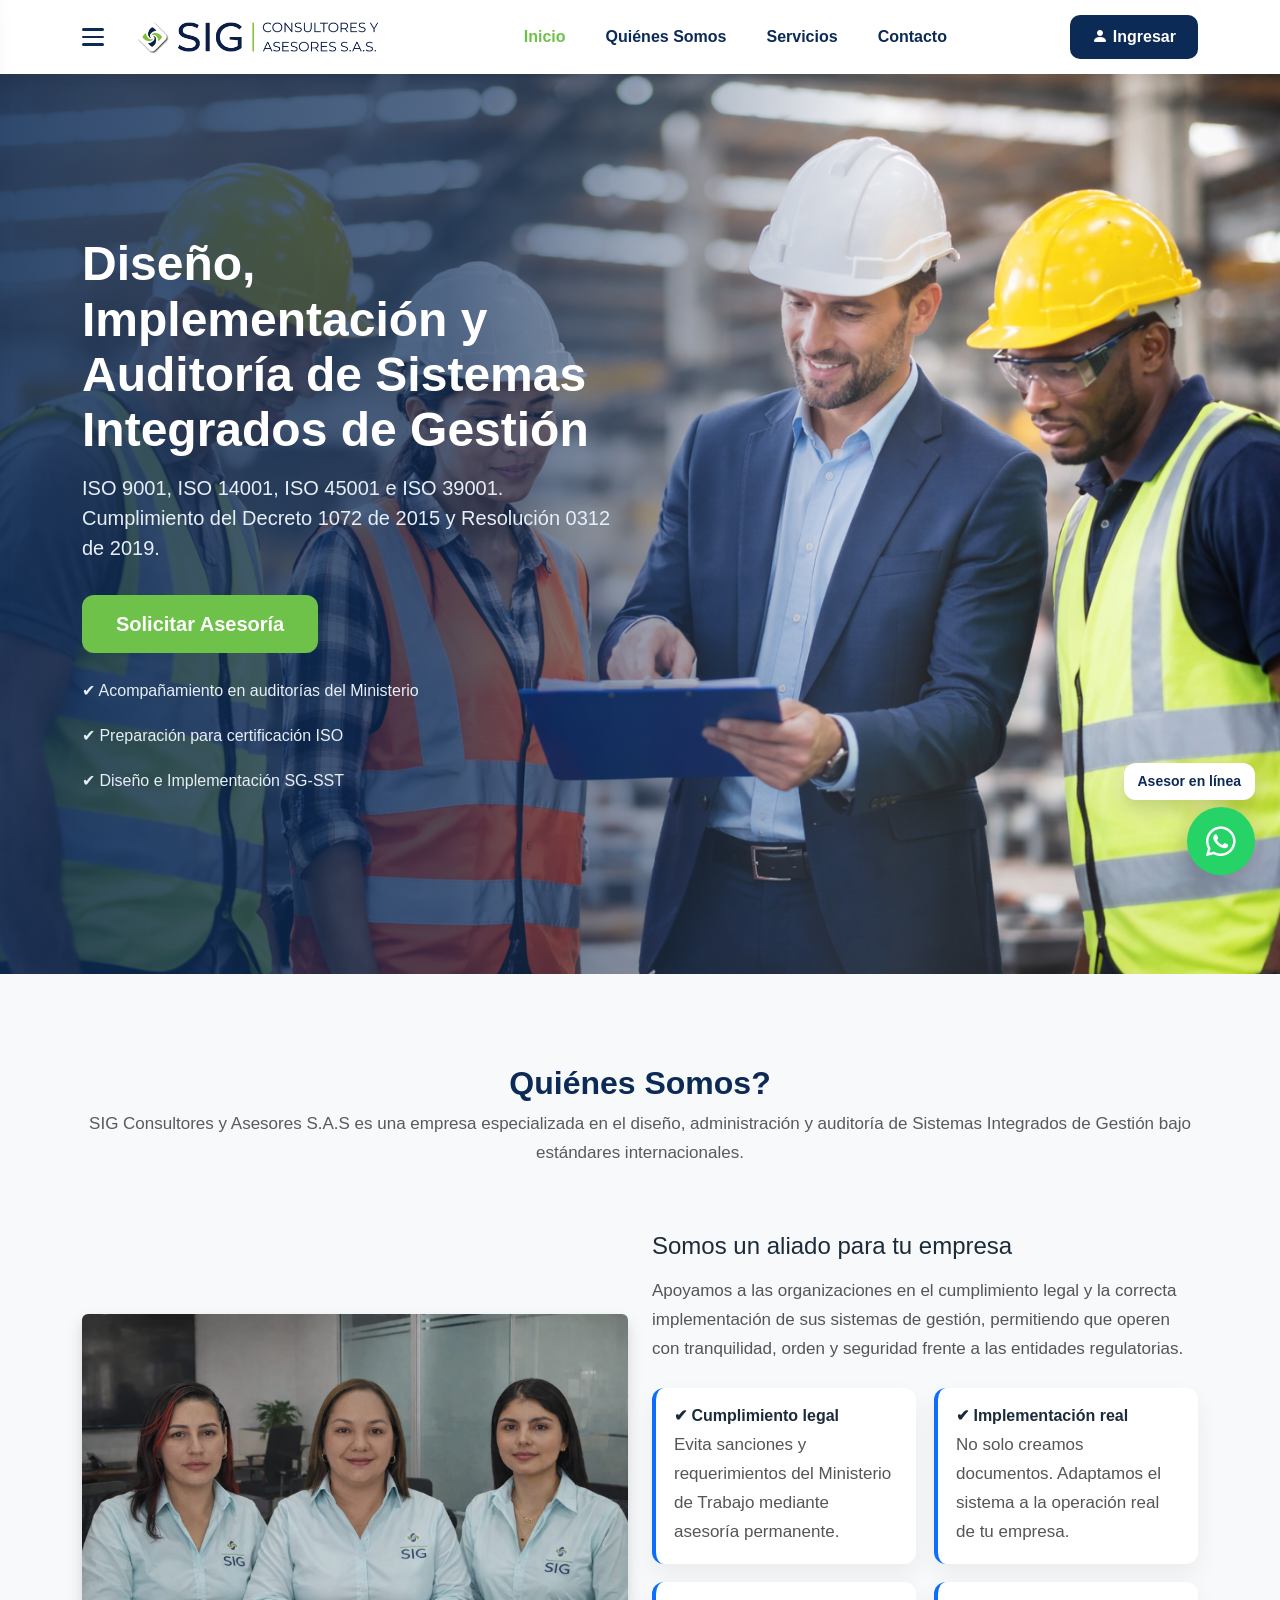
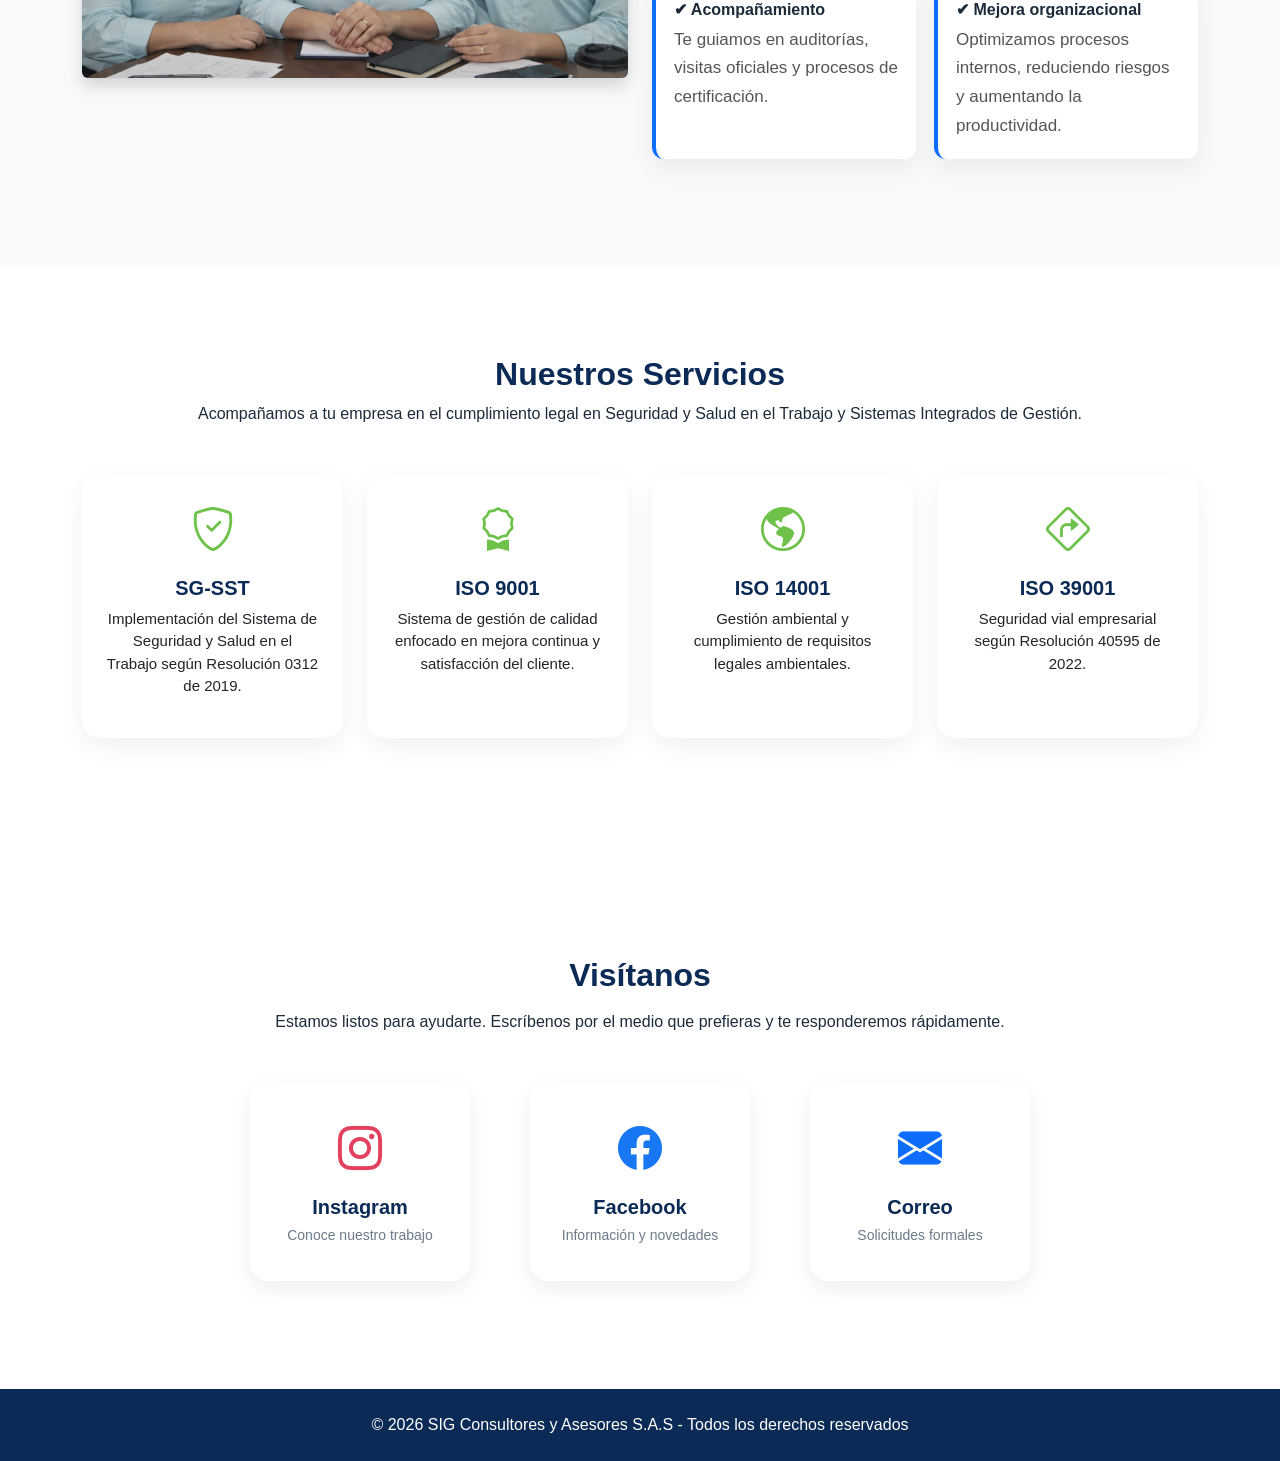
==== index.html @ 4bc77947 "archivos iniciales" ====
<!DOCTYPE html>
<html lang="es">
<head>
<meta charset="UTF-8">
<meta name="viewport" content="width=device-width, initial-scale=1.0">
<link rel="stylesheet" href="https://cdnjs.cloudflare.com/ajax/libs/font-awesome/6.5.0/css/all.min.css">
<meta name="description" content="Servicios de consultoría en Sistemas Integrados de Gestión SIG.">
<meta name="keywords" content="SIG, ISO 9001, ISO 14001, ISO 45001, consultoría">
<meta name="author" content="SIG Consultores y Asesores">

<title>SIG Consultores y Asesores S.A.S</title>

<!-- Favicon --> 
<link rel="icon" href="img/favicon/favicon.ico" type="image/x-icon">
<link rel="icon" type="image/png" sizes="32x32" href="img/favicon/favicon-32x32.png">
<link rel="icon" type="image/png" sizes="16x16" href="img/favicon/favicon-16x16.png">
<link rel="apple-touch-icon" href="img/favicon/apple-touch-icon.png">

<!-- Bootstrap Icons -->
<link href="https://cdn.jsdelivr.net/npm/bootstrap-icons@1.11.3/font/bootstrap-icons.css" rel="stylesheet">

<!-- Bootstrap -->
<link href="https://cdn.jsdelivr.net/npm/bootstrap@5.3.3/dist/css/bootstrap.min.css" rel="stylesheet">

<!-- CSS -->
<link rel="stylesheet" href="css/estilos.css">
</head>

<body id="inicio">
<div class="overlay" id="overlay"></div>
  
<!-- NAVBAR -->
<nav class="navbar navbar-expand-lg fixed-top bg-white">
    <div class="container">

        <!-- IZQUIERDA: HAMBURGUESA + LOGO -->
        <div class="nav-left">

            <button id="menuToggle" class="menu-toggle" type="button">
                <span></span>
                <span></span>
                <span></span>
            </button>

            <a class="navbar-brand d-flex align-items-center" href="#">
                <img src="img/logo.png" class="logo-navbar" alt="SIG Consultores">
            </a>

        </div>

        <!-- MENÚ CENTRO -->
        <div class="collapse navbar-collapse justify-content-center" id="navbarNav">
            <ul class="navbar-nav gap-4">
                <li class="nav-item">
                    <a class="nav-link active" href="#inicio">Inicio</a>
                </li>
                <li class="nav-item">
                    <a class="nav-link" href="#nosotros">Quiénes Somos</a>
                </li>
                <li class="nav-item">
                    <a class="nav-link" href="#servicios">Servicios</a>
                </li>
                <li class="nav-item">
                    <a class="nav-link" href="#contacto">Contacto</a>
                </li>
            </ul>
        </div>

        <!-- DERECHA: BOTÓN INGRESAR -->
        <div class="nav-right">
            <a href="https://sgsst.co/" class="btn btn-primary ingresar-btn">
                <i class="bi bi-person-fill"></i> Ingresar
            </a>
        </div>

    </div>
</nav>

<!-- PANEL LATERAL -->
<div id="sidePanel" class="side-panel">

    <div class="side-header">
        <h4>Información SIG</h4>
        <button id="closePanel" class="close-panel">✕</button>
    </div>

  <div class="side-content">

    <a href="#nosotros">Quiénes somos</a>
    <a href="clientes.html">Nuestros Clientes</a>
    <a href="porque-elegirnos.html">¿Por qué elegirnos?</a>

        <hr>

        <h6>Normatividad</h6>

<a href="docs/iso9001.pdf" target="_blank">
<i class="bi bi-file-earmark-pdf"></i> ISO 9001
</a>

<a href="docs/iso14001.pdf" target="_blank">
<i class="bi bi-file-earmark-pdf"></i> ISO 14001
</a>

<a href="docs/iso45001.pdf" target="_blank">
<i class="bi bi-file-earmark-pdf"></i> ISO 45001
</a>

<a href="docs/iso39001.pdf" target="_blank">
<i class="bi bi-file-earmark-pdf"></i> ISO 39001
</a>

    </div>

</div>


<!--  HERO  -->
<section class="hero d-flex align-items-center text-white" id="inicio">
  <div class="container">
    <div class="row">
      <div class="col-lg-6">

        <h1 class="fw-bold display-5">
          Diseño, Implementación y Auditoría de Sistemas Integrados de Gestión
        </h1>

        <p class="mt-3 fs-5">
          ISO 9001, ISO 14001, ISO 45001 e ISO 39001.
          Cumplimiento del Decreto 1072 de 2015 y Resolución 0312 de 2019.
        </p>

        <a href="https://wa.me/573167500311" class="btn btn-success btn-lg mt-3" target="_blank">
          Solicitar Asesoría
        </a>

        <div class="hero-datos mt-4">
          <p>✔ Acompañamiento en auditorías del Ministerio</p>
          <p>✔ Preparación para certificación ISO</p>
          <p>✔ Diseño e Implementación SG-SST</p>
        </div>

      </div>
    </div>
  </div>
</section>


<!-- QUIENES SOMOS -->
<section id="nosotros" class="bg-light">
  <div class="container">

    <div class="text-center mb-5">
      <h2 class="fw-bold">Quiénes Somos?</h2>
      <p class="text-muted">
        SIG Consultores y Asesores S.A.S es una empresa especializada en el diseño,
        administración y auditoría de Sistemas Integrados de Gestión bajo estándares internacionales.
      </p>
    </div>

    <div class="row align-items-center">
      <div class="col-md-6">
        <img src="img/equipo.jpg" class="img-fluid rounded shadow" alt="Equipo de trabajo">
      </div>

      <div class="col-md-6">
        <p>
          <h4 class="mb-3">Somos un aliado para tu empresa</h4>

<p class="mb-4">
Apoyamos a las organizaciones en el cumplimiento legal y la correcta implementación de sus sistemas de gestión, permitiendo que operen con tranquilidad, orden y seguridad frente a las entidades regulatorias.
</p>

<div class="about-features">

<div class="about-box">
<h5>✔ Cumplimiento legal</h5>
<p>Evita sanciones y requerimientos del Ministerio de Trabajo mediante asesoría permanente.</p>
</div>

<div class="about-box">
<h5>✔ Implementación real</h5>
<p>No solo creamos documentos. Adaptamos el sistema a la operación real de tu empresa.</p>
</div>

<div class="about-box">
<h5>✔ Acompañamiento</h5>
<p>Te guiamos en auditorías, visitas oficiales y procesos de certificación.</p>
</div>

<div class="about-box">
<h5>✔ Mejora organizacional</h5>
<p>Optimizamos procesos internos, reduciendo riesgos y aumentando la productividad.</p>
</div>

</div>

        </p>
      </div>
    </div>

  </div>
</section>


<!--  SERVICIOS  -->
<section id="servicios">
  <div class="container">

    <div class="text-center mb-5">
      <h2 class="fw-bold">Nuestros Servicios</h2>
      <p class="subtitulo-seccion">
        Acompañamos a tu empresa en el cumplimiento legal en Seguridad y Salud en el Trabajo y Sistemas Integrados de Gestión.
      </p>
    </div>

    <div class="row g-4">

      <!-- SG-SST -->
      <div class="col-md-6 col-lg-3">
        <div class="card h-100 text-center p-4">
          <i class="bi bi-shield-check"></i>
          <h5>SG-SST</h5>
          <p>Implementación del Sistema de Seguridad y Salud en el Trabajo según Resolución 0312 de 2019.</p>
        </div>
      </div>

      <!-- ISO 9001 -->
      <div class="col-md-6 col-lg-3">
        <div class="card h-100 text-center p-4">
          <i class="bi bi-award"></i>
          <h5>ISO 9001</h5>
          <p>Sistema de gestión de calidad enfocado en mejora continua y satisfacción del cliente.</p>
        </div>
      </div>

      <!-- ISO 14001 -->
      <div class="col-md-6 col-lg-3">
        <div class="card h-100 text-center p-4">
          <i class="bi bi-globe-americas"></i>
          <h5>ISO 14001</h5>
          <p>Gestión ambiental y cumplimiento de requisitos legales ambientales.</p>
        </div>
      </div>

      <!-- ISO 39001 -->
      <div class="col-md-6 col-lg-3">
        <div class="card h-100 text-center p-4">
          <i class="bi bi-sign-turn-right"></i>
          <h5>ISO 39001</h5>
          <p>Seguridad vial empresarial según Resolución 40595 de 2022.</p>
        </div>
      </div>

    </div>
  </div>
</section>

<!-- CONTACTO  -->
<section id="contacto" class="contact-section container py-5">

<h2 class="text-center mb-3">Visítanos</h2>
<p class="text-center mb-5 contact-sub">
    Estamos listos para ayudarte. Escríbenos por el medio que prefieras y te responderemos rápidamente.
</p>

<div class="contact-grid">

    <a href="https://www.instagram.com/sigbga" target="_blank" class="contact-card instagram">
        <div class="icon"><i class="bi bi-instagram"></i></div>
        <h5>Instagram</h5>
        <p>Conoce nuestro trabajo</p>
    </a>

    <a href="https://www.facebook.com/sigbga" target="_blank" class="contact-card facebook">
        <div class="icon"><i class="bi bi-facebook"></i></div>
        <h5>Facebook</h5>
        <p>Información y novedades</p>
    </a>

    <a href="mailto:contacto@sigconsultores.com" class="contact-card email">
        <div class="icon"><i class="bi bi-envelope-fill"></i></div>
        <h5>Correo</h5>
        <p>Solicitudes formales</p>
    </a>

</div>

</section>

<!-- FOOTER -->
<footer class="text-white text-center py-4">
  <p class="mb-0">
    © 2026 SIG Consultores y Asesores S.A.S - Todos los derechos reservados
  </p>
</footer>

<div class="whatsapp-tooltip">
  Asesor en línea
</div>

<!-- BOTÓN WHATSAPP FLOTANTE -->
<a href="https://wa.me/573167500311?text=Hola%20SIG%20Consultores%20y%20Asesores.%20Estoy%20interesado%20en%20implementar%20el%20SG-SST%20o%20certificaciones%20ISO%20para%20mi%20empresa.%20¿Podrían%20brindarme%20asesoría?" 
class="whatsapp" target="_blank">
    <i class="fa-brands fa-whatsapp"></i>
</a>

<!-- Bootstrap JS -->
<script src="https://cdn.jsdelivr.net/npm/bootstrap@5.3.3/dist/js/bootstrap.bundle.min.js"></script>

<script src="js/script.js"></script>

<script>
document.addEventListener("DOMContentLoaded", () => {
  document.body.classList.add("loaded");
});
</script>

<!--  MODAL LOGIN  -->
<div class="modal fade" id="loginModal" tabindex="-1">
  <div class="modal-dialog modal-dialog-centered">
    <div class="modal-content">

      <div class="modal-header border-0">
        <h5 class="modal-title fw-bold">Ingreso a Plataforma</h5>
        <button type="button" class="btn-close" data-bs-dismiss="modal"></button>
      </div>

      <div class="modal-body px-4 pb-4">

        <form>
          <div class="mb-3">
            <label class="form-label">Correo empresarial</label>
            <input type="email" class="form-control" placeholder="empresa@correo.com">
          </div>

          <div class="mb-3">
            <label class="form-label">Contraseña</label>
            <input type="password" class="form-control" placeholder="••••••••">
          </div>

          <button type="submit" class="btn btn-success w-100 mt-2">
            Ingresar
          </button>

        </form>

        <p class="text-center text-muted mt-3 mb-0" style="font-size:14px;">
          Plataforma exclusiva para clientes SIG Consultores
        </p>

      </div>
    </div>
  </div>
</div>

</body>
</html>
---- css/estilos.css ----
/* ===== CONFIG GENERAL ===== */
body{
    font-family:'Segoe UI', Tahoma, Geneva, Verdana, sans-serif;
    color:#1c2b3a;
    padding-top: var(--nav-height);
}

/* ===== NAVBAR ===== */
.navbar{
    background:white;
    height:74px;
    padding:0;
    box-shadow:0 2px 12px rgba(0,0,0,.06);
    transition:all .35s ease;
}
.navbar .container{
    display:flex;
    align-items:center;
    justify-content:space-between;
}
.nav-left, .nav-right{
    display:flex;
    align-items:center;
    gap:14px;
}
.navbar.scrolled{
    height:70px;
    box-shadow:0 6px 18px rgba(0,0,0,.08);
}
/* Logo navbar - tamaño inicial y scroll */
.logo-navbar{
    height:142px; /* tamaño normal de inicio */
    width:auto;
    transition:all .35s ease;
}
.navbar.scrolled .logo-navbar{
    height:96px;
}
.navbar .nav-link{
    color:#0b2a55 !important;
    font-weight:600;
    transition:.25s;
}
.navbar .nav-link:hover,
.navbar .nav-link.active{
    color:#6ec24a !important;
}

/* ===== BOTÓN INGRESAR ===== */
.ingresar-btn{
    background:#0b2a55;
    color:white !important;
    border:none;
    padding:10px 22px;
    border-radius:10px;
    font-weight:600;
    transition:.3s;
}
.ingresar-btn:hover{
    background:#081f3d;
}

/* ===== HERO ===== */
.hero{
    min-height:100vh;
    display:flex;
    align-items:center;
    padding-top:90px;
    background:
        linear-gradient(90deg, rgba(11,42,85,.85) 0%, rgba(11,42,85,.70) 35%, rgba(255,255,255,.15) 70%, rgba(255,255,255,0) 100%),
        url('../img/hero.jpg') center/cover no-repeat;
}
.hero h1{ color:white; line-height:1.15; }
.hero p{ color:#e6eef7; }
.hero .btn-success{
    background:#6ec24a;
    border:none;
    padding:14px 34px;
    font-weight:600;
    border-radius:12px;
}
.hero-datos{ color:white; font-weight:500; line-height:1.8; }

/* ===== SECCIONES ===== */
section{ padding:90px 0; }
#nosotros h2, #servicios h2, #contacto h2{ color:#0b2a55; }
#nosotros p{ font-size:17px; line-height:1.7; color:#555; }

/* ===== CARDS SERVICIOS ===== */
.card{
    border:none;
    border-radius:18px;
    box-shadow:0 8px 25px rgba(0,0,0,.06);
    transition:.35s;
}
.card:hover{
    transform:translateY(-10px);
    box-shadow:0 18px 40px rgba(0,0,0,.14);
}
.card i{ font-size:44px; color:#6ec24a !important; }
.card h5{ margin-top:12px; font-weight:700; color:#0b2a55; }
.card p{ font-size:15px; }

/* ===== SECCIÓN QUIÉNES SOMOS ===== */
.about-features{
    display:grid;
    grid-template-columns:1fr 1fr;
    gap:18px;
    margin-top:15px;
}
.about-box{
    background:#ffffff;
    padding:18px;
    border-radius:12px;
    box-shadow:0 10px 25px rgba(0,0,0,0.06);
    transition:0.3s;
    border-left:4px solid #0d6efd;
}
.about-box h5{ font-size:16px; font-weight:600; margin-bottom:6px; }
.about-box p{ font-size:14px; margin:0; }
.about-box:hover{
    transform:translateY(-4px);
    box-shadow:0 15px 35px rgba(0,0,0,0.12);
}
#nosotros img{
    max-height:420px;
    object-fit:cover;
    border-radius:14px;
}

/* ===== CONTACTO - TARJETAS CENTRADAS ===== */
.contact-section{
    max-width:1000px;
    margin:80px auto 60px auto;
    text-align:center;
}
.contact-section h2{ font-weight:800; margin-bottom:10px; color:#0b2a55; }
.contact-section .subtitle{ color:#6c7a89; margin-bottom:40px; }
.contact-grid{
    display:flex;
    justify-content:center;
    align-items:center;
    gap:60px;
    flex-wrap:wrap;
}
.contact-card{
    width:220px;
    background:#fff;
    padding:35px 20px;
    border-radius:18px;
    text-decoration:none;
    color:#0b2a55;
    box-shadow:0 8px 20px rgba(0,0,0,.07);
    transition:all .3s ease;
}
.contact-card .icon{
    font-size:44px;
    margin-bottom:12px;
}
.contact-card h5{ font-weight:700; margin-bottom:6px; }
.contact-card p{ font-size:14px; color:#6c7a89; margin:0; }
.contact-card:hover{
    transform:translateY(-10px);
    box-shadow:0 20px 45px rgba(0,0,0,.15);
    color:#0b2a55;
}
.instagram .icon{ color:#E4405F; }
.facebook .icon{ color:#1877F2; }
.email .icon{ color:#0d6efd; }

/* ===== WHATSAPP FLOTANTE ===== */
.whatsapp{
    position:fixed;
    right:25px;
    bottom:25px;
    width:68px;
    height:68px;
    background:#25D366;
    border-radius:50%;
    display:flex;
    justify-content:center;
    align-items:center;
    text-decoration:none;
    box-shadow:0 10px 25px rgba(0,0,0,.25);
    z-index:999;
    transition:.25s;
}
.whatsapp i{ color:white; font-size:34px; }
.whatsapp:hover{ transform:scale(1.12); }
.whatsapp-tooltip{
    position:fixed;
    right:25px;
    bottom:100px;
    background:white;
    color:#0b2a55;
    padding:8px 14px;
    border-radius:12px;
    font-size:14px;
    font-weight:600;
    box-shadow:0 8px 20px rgba(0,0,0,.15);
    z-index:998;
    animation:float 2.2s ease-in-out infinite;
}
@keyframes float{
    0%{ transform:translateY(0px); }
    50%{ transform:translateY(-6px); }
    100%{ transform:translateY(0px); }
}

/* ===== FOOTER ===== */
footer{
    background:#0b2a55 !important;
    color:white;
    text-align:center;
    padding:20px 0;
}

/* ===== HAMBURGUER ===== */
.menu-toggle{
    width:36px;
    height:36px;
    border:none;
    background:transparent;
    display:flex;
    flex-direction:column;
    justify-content:center;
    gap:5px;
    cursor:pointer;
    padding:0;
}
.menu-toggle span{
    display:block;
    width:22px;
    height:2.6px;
    background:#0b2a55;
    border-radius:2px;
    transition:.3s;
}
.menu-toggle.active span:nth-child(1){ transform:rotate(45deg) translate(5px,5px); }
.menu-toggle.active span:nth-child(2){ opacity:0; }
.menu-toggle.active span:nth-child(3){ transform:rotate(-45deg) translate(5px,-5px); }

/* ===== PANEL LATERAL ===== */
.side-panel{
    position:fixed;
    top:0;
    left:-320px;
    width:300px;
    height:100vh;
    background:white;
    box-shadow:4px 0 25px rgba(0,0,0,.18);
    z-index:2000;
    transition:left .35s ease;
    overflow-y:auto;
}
.side-panel.active{ left:0; }
.side-header{
    display:flex;
    justify-content:space-between;
    align-items:center;
    padding:20px;
    background:#0b2a55;
    color:white;
}
.close-panel{ background:none; border:none; color:white; font-size:22px; cursor:pointer; }
.side-content{ padding:20px; }
.side-content h6{ margin-top:20px; font-weight:700; color:#0b2a55; }
.side-content a{
    display:block;
    padding:10px 8px;
    text-decoration:none;
    color:#2c3e50;
    border-radius:8px;
    transition:.25s;
}
.side-content a:hover{ background:#f2f6fb; color:#6ec24a; }
.overlay{
    position:fixed;
    inset:0;
    background:rgba(0,0,0,.35);
    opacity:0;
    visibility:hidden;
    transition:.3s;
    z-index:1999;
}
.overlay.active{ opacity:1; visibility:visible; }

/* ===== RESPONSIVE ===== */
@media(max-width:768px){
    .about-features{ grid-template-columns:1fr; }
    .navbar{ height:auto; padding:8px 0; }
    .logo-navbar{ height:90px; }
    .navbar.scrolled .logo-navbar{ height:60px; }
    .navbar .container{ align-items:center; }
    .hero{ padding-top:130px !important; }
}
@media(max-width:576px){
    .contact-grid{ grid-template-columns:1fr; }
    .whatsapp-tooltip{ bottom:120px; right:15px; }
}

/* ===== CLIENTES ===== */

.cliente-box{
background:white;
padding:25px;
border-radius:14px;
box-shadow:0 8px 20px rgba(0,0,0,.08);
transition:all .3s;
}

.cliente-box img{
max-height:70px;
filter:grayscale(100%);
opacity:.8;
transition:all .3s;
}

.cliente-box:hover{
transform:translateY(-6px);
box-shadow:0 15px 35px rgba(0,0,0,.15);
}

.cliente-box:hover img{
filter:grayscale(0);
opacity:1;
}
.side-content a i{
margin-right:8px;
color:#d9534f;
}
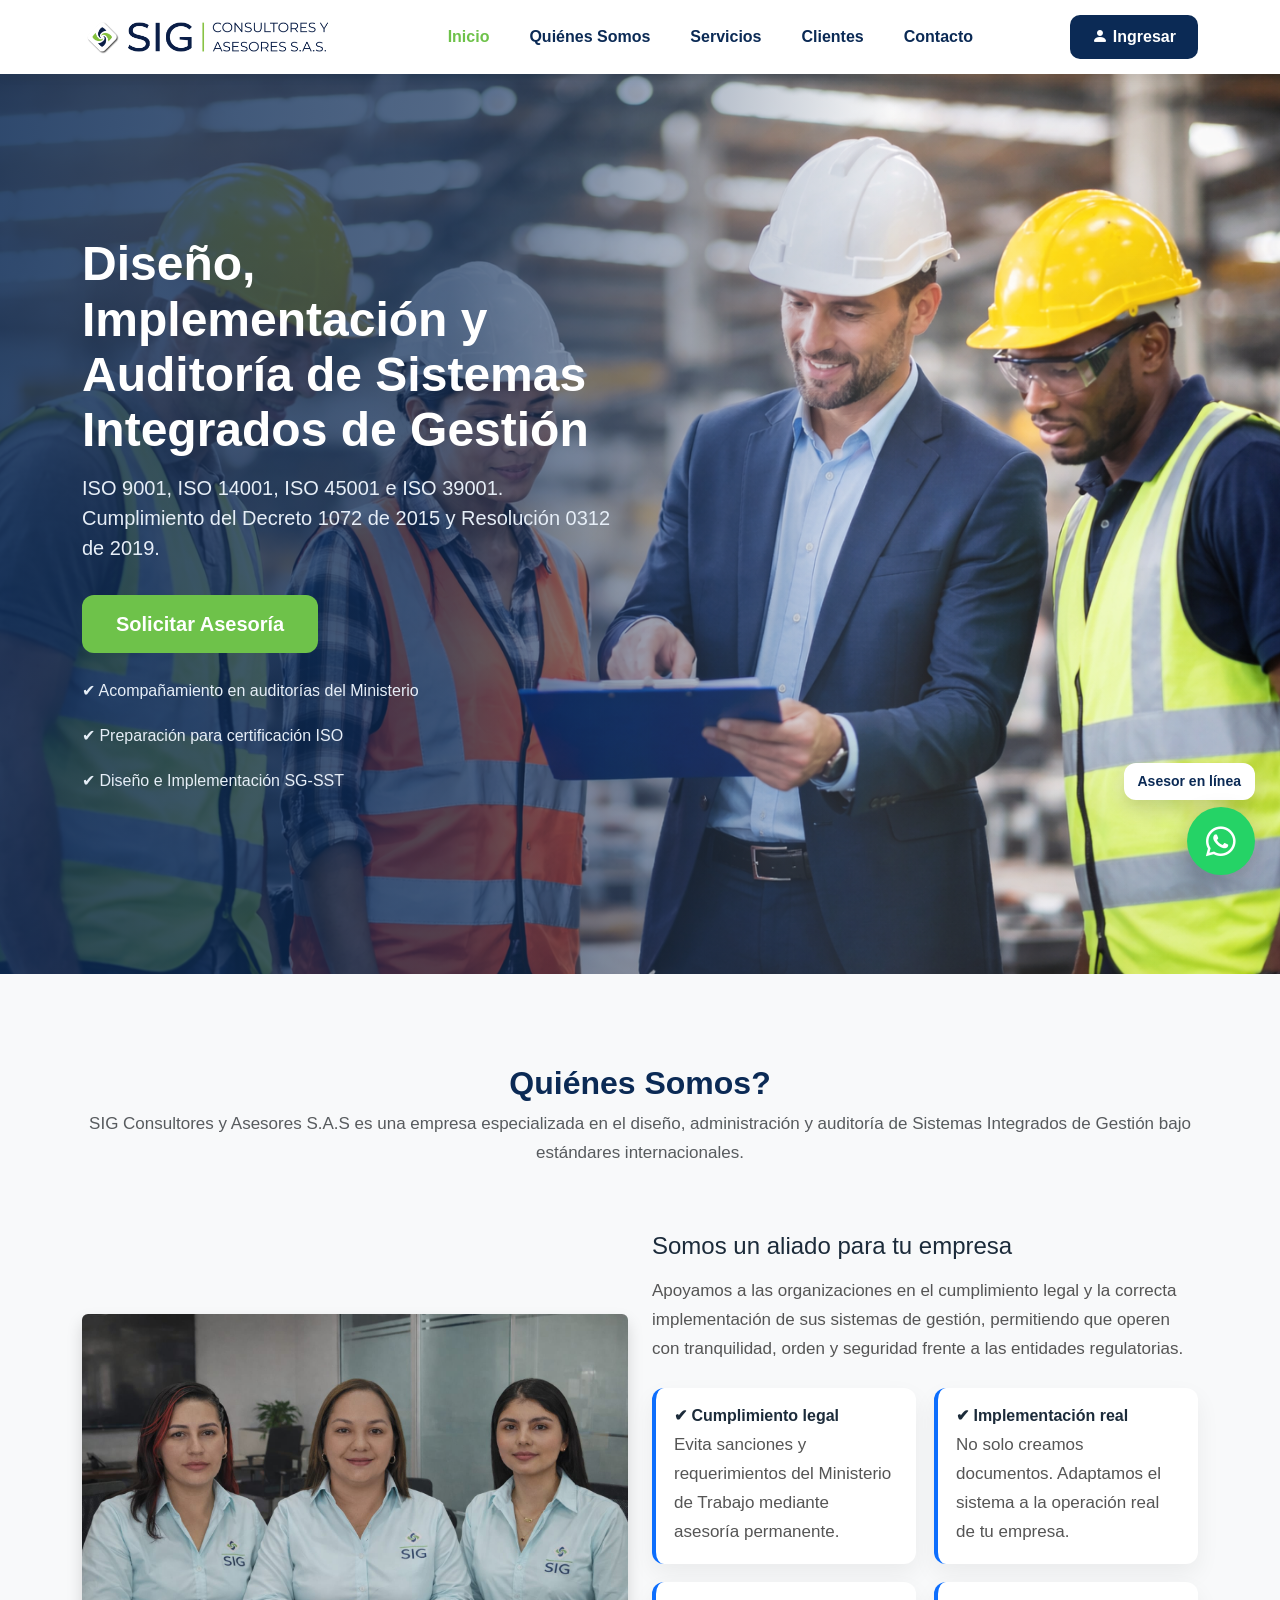
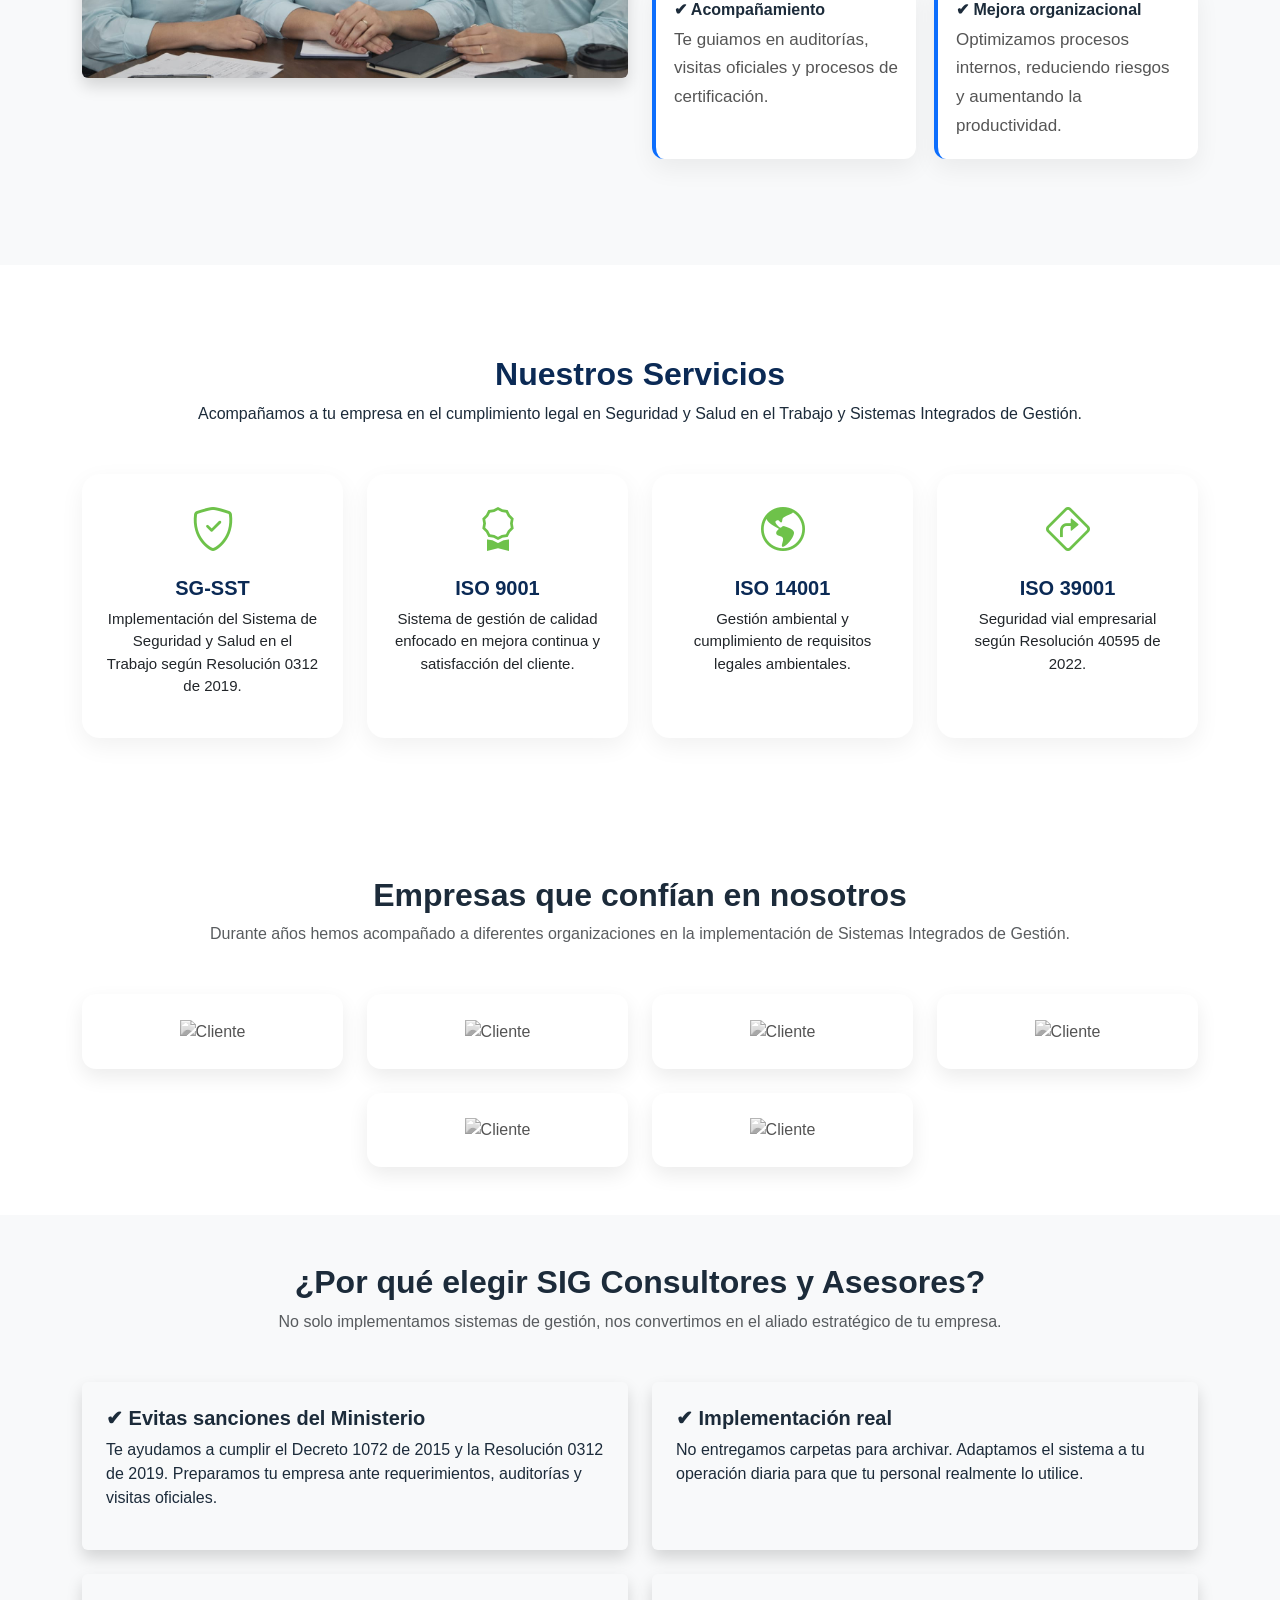
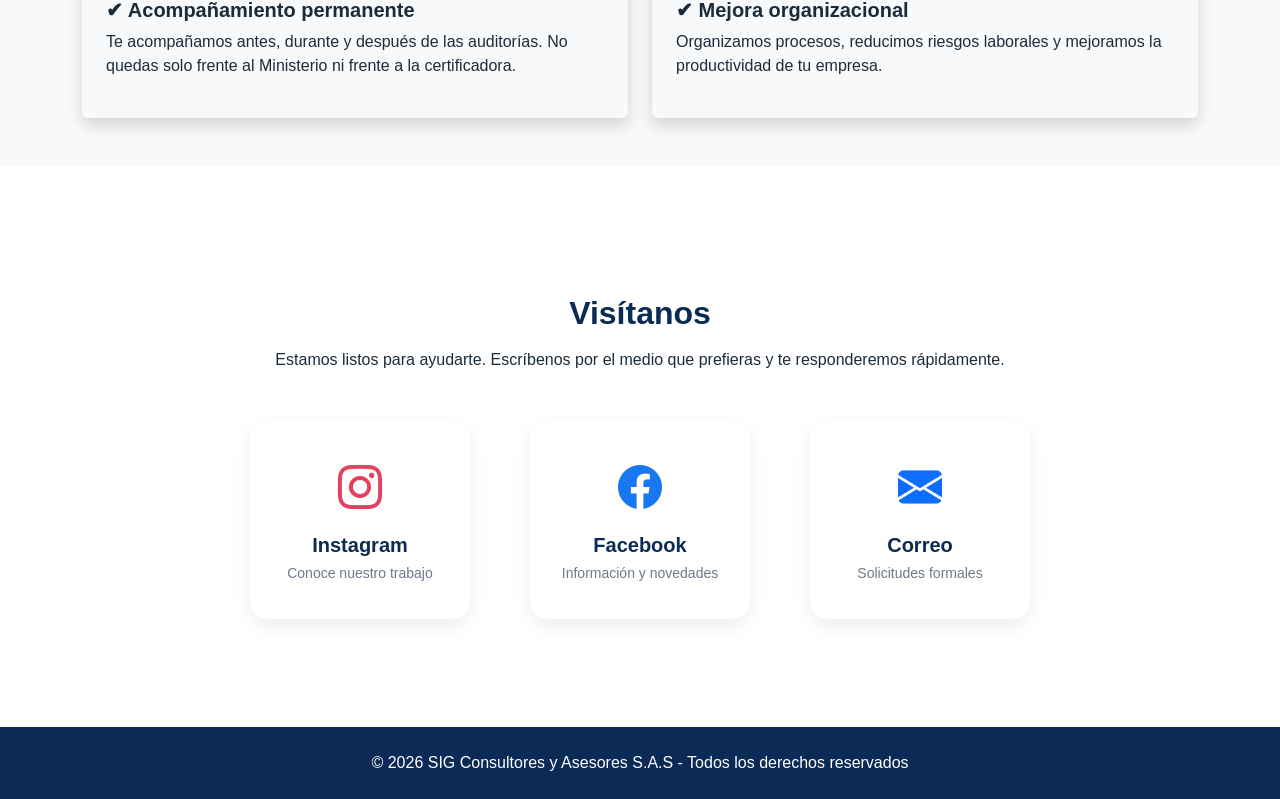
==== commit 13841457: "Remove hamburger menu, PDF links, and integrate clients and why-choose-us sections into single landi" ====
--- a/index.html
+++ b/index.html
@@ -33,20 +33,10 @@
 <nav class="navbar navbar-expand-lg fixed-top bg-white">
     <div class="container">
 
-        <!-- IZQUIERDA: HAMBURGUESA + LOGO -->
-        <div class="nav-left">
-
-            <button id="menuToggle" class="menu-toggle" type="button">
-                <span></span>
-                <span></span>
-                <span></span>
-            </button>
-
-            <a class="navbar-brand d-flex align-items-center" href="#">
-                <img src="img/logo.png" class="logo-navbar" alt="SIG Consultores">
-            </a>
-
-        </div>
+        <!-- IZQUIERDA: LOGO -->
+        <a class="navbar-brand d-flex align-items-center" href="#">
+            <img src="img/logo.png" class="logo-navbar" alt="SIG Consultores">
+        </a>
 
         <!-- MENÚ CENTRO -->
         <div class="collapse navbar-collapse justify-content-center" id="navbarNav">
@@ -61,6 +51,9 @@
                     <a class="nav-link" href="#servicios">Servicios</a>
                 </li>
                 <li class="nav-item">
+                    <a class="nav-link" href="#clientes">Clientes</a>
+                </li>
+                <li class="nav-item">
                     <a class="nav-link" href="#contacto">Contacto</a>
                 </li>
             </ul>
@@ -75,44 +68,6 @@
 
     </div>
 </nav>
-
-<!-- PANEL LATERAL -->
-<div id="sidePanel" class="side-panel">
-
-    <div class="side-header">
-        <h4>Información SIG</h4>
-        <button id="closePanel" class="close-panel">✕</button>
-    </div>
-
-  <div class="side-content">
-
-    <a href="#nosotros">Quiénes somos</a>
-    <a href="clientes.html">Nuestros Clientes</a>
-    <a href="porque-elegirnos.html">¿Por qué elegirnos?</a>
-
-        <hr>
-
-        <h6>Normatividad</h6>
-
-<a href="docs/iso9001.pdf" target="_blank">
-<i class="bi bi-file-earmark-pdf"></i> ISO 9001
-</a>
-
-<a href="docs/iso14001.pdf" target="_blank">
-<i class="bi bi-file-earmark-pdf"></i> ISO 14001
-</a>
-
-<a href="docs/iso45001.pdf" target="_blank">
-<i class="bi bi-file-earmark-pdf"></i> ISO 45001
-</a>
-
-<a href="docs/iso39001.pdf" target="_blank">
-<i class="bi bi-file-earmark-pdf"></i> ISO 39001
-</a>
-
-    </div>
-
-</div>
 
 
 <!--  HERO  -->
@@ -256,6 +211,106 @@
   </div>
 </section>
 
+<!-- CLIENTES -->
+<section id="clientes" class="py-5">
+  <div class="container">
+    <div class="text-center mb-5">
+      <h2 class="fw-bold">Empresas que confían en nosotros</h2>
+      <p class="text-muted">
+        Durante años hemos acompañado a diferentes organizaciones en la implementación de Sistemas Integrados de Gestión.
+      </p>
+    </div>
+
+    <div class="row g-4 justify-content-center">
+      <div class="col-6 col-md-3 text-center">
+        <div class="cliente-box">
+          <img src="img/clientes/cliente1.png" class="img-fluid" alt="Cliente">
+        </div>
+      </div>
+
+      <div class="col-6 col-md-3 text-center">
+        <div class="cliente-box">
+          <img src="img/clientes/cliente2.png" class="img-fluid" alt="Cliente">
+        </div>
+      </div>
+
+      <div class="col-6 col-md-3 text-center">
+        <div class="cliente-box">
+          <img src="img/clientes/cliente3.png" class="img-fluid" alt="Cliente">
+        </div>
+      </div>
+
+      <div class="col-6 col-md-3 text-center">
+        <div class="cliente-box">
+          <img src="img/clientes/cliente4.png" class="img-fluid" alt="Cliente">
+        </div>
+      </div>
+
+      <div class="col-6 col-md-3 text-center">
+        <div class="cliente-box">
+          <img src="img/clientes/cliente5.png" class="img-fluid" alt="Cliente">
+        </div>
+      </div>
+
+      <div class="col-6 col-md-3 text-center">
+        <div class="cliente-box">
+          <img src="img/clientes/cliente6.png" class="img-fluid" alt="Cliente">
+        </div>
+      </div>
+    </div>
+  </div>
+</section>
+
+<!-- POR QUÉ ELEGIRNOS -->
+<section class="py-5 bg-light">
+  <div class="container">
+    <div class="text-center mb-5">
+      <h2 class="fw-bold">¿Por qué elegir SIG Consultores y Asesores?</h2>
+      <p class="text-muted">
+        No solo implementamos sistemas de gestión, nos convertimos en el aliado estratégico de tu empresa.
+      </p>
+    </div>
+
+    <div class="row g-4">
+      <div class="col-md-6">
+        <div class="p-4 shadow rounded h-100">
+          <h5 class="fw-bold">✔ Evitas sanciones del Ministerio</h5>
+          <p>
+            Te ayudamos a cumplir el Decreto 1072 de 2015 y la Resolución 0312 de 2019. Preparamos tu empresa ante requerimientos, auditorías y visitas oficiales.
+          </p>
+        </div>
+      </div>
+
+      <div class="col-md-6">
+        <div class="p-4 shadow rounded h-100">
+          <h5 class="fw-bold">✔ Implementación real</h5>
+          <p>
+            No entregamos carpetas para archivar. Adaptamos el sistema a tu operación diaria para que tu personal realmente lo utilice.
+          </p>
+        </div>
+      </div>
+
+      <div class="col-md-6">
+        <div class="p-4 shadow rounded h-100">
+          <h5 class="fw-bold">✔ Acompañamiento permanente</h5>
+          <p>
+            Te acompañamos antes, durante y después de las auditorías. No quedas solo frente al Ministerio ni frente a la certificadora.
+          </p>
+        </div>
+      </div>
+
+      <div class="col-md-6">
+        <div class="p-4 shadow rounded h-100">
+          <h5 class="fw-bold">✔ Mejora organizacional</h5>
+          <p>
+            Organizamos procesos, reducimos riesgos laborales y mejoramos la productividad de tu empresa.
+          </p>
+        </div>
+      </div>
+    </div>
+  </div>
+</section>
+
 <!-- CONTACTO  -->
 <section id="contacto" class="contact-section container py-5">
 
@@ -278,7 +333,7 @@
         <p>Información y novedades</p>
     </a>
 
-    <a href="mailto:contacto@sigconsultores.com" class="contact-card email">
+    <a href="mailto:gerencia@sigcya.com" class="contact-card email">
         <div class="icon"><i class="bi bi-envelope-fill"></i></div>
         <h5>Correo</h5>
         <p>Solicitudes formales</p>
--- a/css/estilos.css
+++ b/css/estilos.css
@@ -1,331 +1,448 @@
 /* ===== CONFIG GENERAL ===== */
-body{
-    font-family:'Segoe UI', Tahoma, Geneva, Verdana, sans-serif;
-    color:#1c2b3a;
-    padding-top: var(--nav-height);
+body {
+  font-family: "Segoe UI", Tahoma, Geneva, Verdana, sans-serif;
+  color: #1c2b3a;
+  padding-top: var(--nav-height);
 }
 
 /* ===== NAVBAR ===== */
-.navbar{
-    background:white;
-    height:74px;
-    padding:0;
-    box-shadow:0 2px 12px rgba(0,0,0,.06);
-    transition:all .35s ease;
-}
-.navbar .container{
-    display:flex;
-    align-items:center;
-    justify-content:space-between;
-}
-.nav-left, .nav-right{
-    display:flex;
-    align-items:center;
-    gap:14px;
-}
-.navbar.scrolled{
-    height:70px;
-    box-shadow:0 6px 18px rgba(0,0,0,.08);
+.navbar {
+  background: white;
+  height: 74px;
+  padding: 0;
+  box-shadow: 0 2px 12px rgba(0, 0, 0, 0.06);
+  transition: all 0.35s ease;
+}
+.navbar .container {
+  display: flex;
+  align-items: center;
+  justify-content: space-between;
+}
+.nav-left,
+.nav-right {
+  display: flex;
+  align-items: center;
+  gap: 14px;
+}
+.navbar.scrolled {
+  height: 70px;
+  box-shadow: 0 6px 18px rgba(0, 0, 0, 0.08);
 }
 /* Logo navbar - tamaño inicial y scroll */
-.logo-navbar{
-    height:142px; /* tamaño normal de inicio */
-    width:auto;
-    transition:all .35s ease;
-}
-.navbar.scrolled .logo-navbar{
-    height:96px;
-}
-.navbar .nav-link{
-    color:#0b2a55 !important;
-    font-weight:600;
-    transition:.25s;
+.logo-navbar {
+  height: 142px; /* tamaño normal de inicio */
+  width: auto;
+  transition: all 0.35s ease;
+}
+.navbar.scrolled .logo-navbar {
+  height: 96px;
+}
+.navbar .nav-link {
+  color: #0b2a55 !important;
+  font-weight: 600;
+  transition: 0.25s;
 }
 .navbar .nav-link:hover,
-.navbar .nav-link.active{
-    color:#6ec24a !important;
+.navbar .nav-link.active {
+  color: #6ec24a !important;
 }
 
 /* ===== BOTÓN INGRESAR ===== */
-.ingresar-btn{
-    background:#0b2a55;
-    color:white !important;
-    border:none;
-    padding:10px 22px;
-    border-radius:10px;
-    font-weight:600;
-    transition:.3s;
-}
-.ingresar-btn:hover{
-    background:#081f3d;
+.ingresar-btn {
+  background: #0b2a55;
+  color: white !important;
+  border: none;
+  padding: 10px 22px;
+  border-radius: 10px;
+  font-weight: 600;
+  transition: 0.3s;
+}
+.ingresar-btn:hover {
+  background: #081f3d;
 }
 
 /* ===== HERO ===== */
-.hero{
-    min-height:100vh;
-    display:flex;
-    align-items:center;
-    padding-top:90px;
-    background:
-        linear-gradient(90deg, rgba(11,42,85,.85) 0%, rgba(11,42,85,.70) 35%, rgba(255,255,255,.15) 70%, rgba(255,255,255,0) 100%),
-        url('../img/hero.jpg') center/cover no-repeat;
-}
-.hero h1{ color:white; line-height:1.15; }
-.hero p{ color:#e6eef7; }
-.hero .btn-success{
-    background:#6ec24a;
-    border:none;
-    padding:14px 34px;
-    font-weight:600;
-    border-radius:12px;
-}
-.hero-datos{ color:white; font-weight:500; line-height:1.8; }
+.hero {
+  min-height: 100vh;
+  display: flex;
+  align-items: center;
+  padding-top: 90px;
+  background:
+    linear-gradient(
+      90deg,
+      rgba(11, 42, 85, 0.85) 0%,
+      rgba(11, 42, 85, 0.7) 35%,
+      rgba(255, 255, 255, 0.15) 70%,
+      rgba(255, 255, 255, 0) 100%
+    ),
+    url("../img/hero.jpg") center/cover no-repeat;
+}
+.hero h1 {
+  color: white;
+  line-height: 1.15;
+}
+.hero p {
+  color: #e6eef7;
+}
+.hero .btn-success {
+  background: #6ec24a;
+  border: none;
+  padding: 14px 34px;
+  font-weight: 600;
+  border-radius: 12px;
+}
+.hero-datos {
+  color: white;
+  font-weight: 500;
+  line-height: 1.8;
+}
 
 /* ===== SECCIONES ===== */
-section{ padding:90px 0; }
-#nosotros h2, #servicios h2, #contacto h2{ color:#0b2a55; }
-#nosotros p{ font-size:17px; line-height:1.7; color:#555; }
+section {
+  padding: 90px 0;
+}
+#nosotros h2,
+#servicios h2,
+#contacto h2 {
+  color: #0b2a55;
+}
+#nosotros p {
+  font-size: 17px;
+  line-height: 1.7;
+  color: #555;
+}
 
 /* ===== CARDS SERVICIOS ===== */
-.card{
-    border:none;
-    border-radius:18px;
-    box-shadow:0 8px 25px rgba(0,0,0,.06);
-    transition:.35s;
-}
-.card:hover{
-    transform:translateY(-10px);
-    box-shadow:0 18px 40px rgba(0,0,0,.14);
-}
-.card i{ font-size:44px; color:#6ec24a !important; }
-.card h5{ margin-top:12px; font-weight:700; color:#0b2a55; }
-.card p{ font-size:15px; }
+.card {
+  border: none;
+  border-radius: 18px;
+  box-shadow: 0 8px 25px rgba(0, 0, 0, 0.06);
+  transition: 0.35s;
+}
+.card:hover {
+  transform: translateY(-10px);
+  box-shadow: 0 18px 40px rgba(0, 0, 0, 0.14);
+}
+.card i {
+  font-size: 44px;
+  color: #6ec24a !important;
+}
+.card h5 {
+  margin-top: 12px;
+  font-weight: 700;
+  color: #0b2a55;
+}
+.card p {
+  font-size: 15px;
+}
 
 /* ===== SECCIÓN QUIÉNES SOMOS ===== */
-.about-features{
-    display:grid;
-    grid-template-columns:1fr 1fr;
-    gap:18px;
-    margin-top:15px;
-}
-.about-box{
-    background:#ffffff;
-    padding:18px;
-    border-radius:12px;
-    box-shadow:0 10px 25px rgba(0,0,0,0.06);
-    transition:0.3s;
-    border-left:4px solid #0d6efd;
-}
-.about-box h5{ font-size:16px; font-weight:600; margin-bottom:6px; }
-.about-box p{ font-size:14px; margin:0; }
-.about-box:hover{
-    transform:translateY(-4px);
-    box-shadow:0 15px 35px rgba(0,0,0,0.12);
-}
-#nosotros img{
-    max-height:420px;
-    object-fit:cover;
-    border-radius:14px;
+.about-features {
+  display: grid;
+  grid-template-columns: 1fr 1fr;
+  gap: 18px;
+  margin-top: 15px;
+}
+.about-box {
+  background: #ffffff;
+  padding: 18px;
+  border-radius: 12px;
+  box-shadow: 0 10px 25px rgba(0, 0, 0, 0.06);
+  transition: 0.3s;
+  border-left: 4px solid #0d6efd;
+}
+.about-box h5 {
+  font-size: 16px;
+  font-weight: 600;
+  margin-bottom: 6px;
+}
+.about-box p {
+  font-size: 14px;
+  margin: 0;
+}
+.about-box:hover {
+  transform: translateY(-4px);
+  box-shadow: 0 15px 35px rgba(0, 0, 0, 0.12);
+}
+#nosotros img {
+  max-height: 420px;
+  object-fit: cover;
+  border-radius: 14px;
 }
 
 /* ===== CONTACTO - TARJETAS CENTRADAS ===== */
-.contact-section{
-    max-width:1000px;
-    margin:80px auto 60px auto;
-    text-align:center;
-}
-.contact-section h2{ font-weight:800; margin-bottom:10px; color:#0b2a55; }
-.contact-section .subtitle{ color:#6c7a89; margin-bottom:40px; }
-.contact-grid{
-    display:flex;
-    justify-content:center;
-    align-items:center;
-    gap:60px;
-    flex-wrap:wrap;
-}
-.contact-card{
-    width:220px;
-    background:#fff;
-    padding:35px 20px;
-    border-radius:18px;
-    text-decoration:none;
-    color:#0b2a55;
-    box-shadow:0 8px 20px rgba(0,0,0,.07);
-    transition:all .3s ease;
-}
-.contact-card .icon{
-    font-size:44px;
-    margin-bottom:12px;
-}
-.contact-card h5{ font-weight:700; margin-bottom:6px; }
-.contact-card p{ font-size:14px; color:#6c7a89; margin:0; }
-.contact-card:hover{
-    transform:translateY(-10px);
-    box-shadow:0 20px 45px rgba(0,0,0,.15);
-    color:#0b2a55;
-}
-.instagram .icon{ color:#E4405F; }
-.facebook .icon{ color:#1877F2; }
-.email .icon{ color:#0d6efd; }
+.contact-section {
+  max-width: 1000px;
+  margin: 80px auto 60px auto;
+  text-align: center;
+}
+.contact-section h2 {
+  font-weight: 800;
+  margin-bottom: 10px;
+  color: #0b2a55;
+}
+.contact-section .subtitle {
+  color: #6c7a89;
+  margin-bottom: 40px;
+}
+.contact-grid {
+  display: flex;
+  justify-content: center;
+  align-items: center;
+  gap: 60px;
+  flex-wrap: wrap;
+}
+.contact-card {
+  width: 220px;
+  background: #fff;
+  padding: 35px 20px;
+  border-radius: 18px;
+  text-decoration: none;
+  color: #0b2a55;
+  box-shadow: 0 8px 20px rgba(0, 0, 0, 0.07);
+  transition: all 0.3s ease;
+}
+.contact-card .icon {
+  font-size: 44px;
+  margin-bottom: 12px;
+}
+.contact-card h5 {
+  font-weight: 700;
+  margin-bottom: 6px;
+}
+.contact-card p {
+  font-size: 14px;
+  color: #6c7a89;
+  margin: 0;
+}
+.contact-card:hover {
+  transform: translateY(-10px);
+  box-shadow: 0 20px 45px rgba(0, 0, 0, 0.15);
+  color: #0b2a55;
+}
+.instagram .icon {
+  color: #e4405f;
+}
+.facebook .icon {
+  color: #1877f2;
+}
+.email .icon {
+  color: #0d6efd;
+}
 
 /* ===== WHATSAPP FLOTANTE ===== */
-.whatsapp{
-    position:fixed;
-    right:25px;
-    bottom:25px;
-    width:68px;
-    height:68px;
-    background:#25D366;
-    border-radius:50%;
-    display:flex;
-    justify-content:center;
-    align-items:center;
-    text-decoration:none;
-    box-shadow:0 10px 25px rgba(0,0,0,.25);
-    z-index:999;
-    transition:.25s;
-}
-.whatsapp i{ color:white; font-size:34px; }
-.whatsapp:hover{ transform:scale(1.12); }
-.whatsapp-tooltip{
-    position:fixed;
-    right:25px;
-    bottom:100px;
-    background:white;
-    color:#0b2a55;
-    padding:8px 14px;
-    border-radius:12px;
-    font-size:14px;
-    font-weight:600;
-    box-shadow:0 8px 20px rgba(0,0,0,.15);
-    z-index:998;
-    animation:float 2.2s ease-in-out infinite;
-}
-@keyframes float{
-    0%{ transform:translateY(0px); }
-    50%{ transform:translateY(-6px); }
-    100%{ transform:translateY(0px); }
+.whatsapp {
+  position: fixed;
+  right: 25px;
+  bottom: 25px;
+  width: 68px;
+  height: 68px;
+  background: #25d366;
+  border-radius: 50%;
+  display: flex;
+  justify-content: center;
+  align-items: center;
+  text-decoration: none;
+  box-shadow: 0 10px 25px rgba(0, 0, 0, 0.25);
+  z-index: 999;
+  transition: 0.25s;
+}
+.whatsapp i {
+  color: white;
+  font-size: 34px;
+}
+.whatsapp:hover {
+  transform: scale(1.12);
+}
+.whatsapp-tooltip {
+  position: fixed;
+  right: 25px;
+  bottom: 100px;
+  background: white;
+  color: #0b2a55;
+  padding: 8px 14px;
+  border-radius: 12px;
+  font-size: 14px;
+  font-weight: 600;
+  box-shadow: 0 8px 20px rgba(0, 0, 0, 0.15);
+  z-index: 998;
+  animation: float 2.2s ease-in-out infinite;
+}
+@keyframes float {
+  0% {
+    transform: translateY(0px);
+  }
+  50% {
+    transform: translateY(-6px);
+  }
+  100% {
+    transform: translateY(0px);
+  }
 }
 
 /* ===== FOOTER ===== */
-footer{
-    background:#0b2a55 !important;
-    color:white;
-    text-align:center;
-    padding:20px 0;
+footer {
+  background: #0b2a55 !important;
+  color: white;
+  text-align: center;
+  padding: 20px 0;
 }
 
 /* ===== HAMBURGUER ===== */
-.menu-toggle{
-    width:36px;
-    height:36px;
-    border:none;
-    background:transparent;
-    display:flex;
-    flex-direction:column;
-    justify-content:center;
-    gap:5px;
-    cursor:pointer;
-    padding:0;
-}
-.menu-toggle span{
-    display:block;
-    width:22px;
-    height:2.6px;
-    background:#0b2a55;
-    border-radius:2px;
-    transition:.3s;
-}
-.menu-toggle.active span:nth-child(1){ transform:rotate(45deg) translate(5px,5px); }
-.menu-toggle.active span:nth-child(2){ opacity:0; }
-.menu-toggle.active span:nth-child(3){ transform:rotate(-45deg) translate(5px,-5px); }
+.menu-toggle {
+  width: 36px;
+  height: 36px;
+  border: none;
+  background: transparent;
+  display: flex;
+  flex-direction: column;
+  justify-content: center;
+  gap: 5px;
+  cursor: pointer;
+  padding: 0;
+}
+.menu-toggle span {
+  display: block;
+  width: 22px;
+  height: 2.6px;
+  background: #0b2a55;
+  border-radius: 2px;
+  transition: 0.3s;
+}
+.menu-toggle.active span:nth-child(1) {
+  transform: rotate(45deg) translate(5px, 5px);
+}
+.menu-toggle.active span:nth-child(2) {
+  opacity: 0;
+}
+.menu-toggle.active span:nth-child(3) {
+  transform: rotate(-45deg) translate(5px, -5px);
+}
 
 /* ===== PANEL LATERAL ===== */
-.side-panel{
-    position:fixed;
-    top:0;
-    left:-320px;
-    width:300px;
-    height:100vh;
-    background:white;
-    box-shadow:4px 0 25px rgba(0,0,0,.18);
-    z-index:2000;
-    transition:left .35s ease;
-    overflow-y:auto;
-}
-.side-panel.active{ left:0; }
-.side-header{
-    display:flex;
-    justify-content:space-between;
-    align-items:center;
-    padding:20px;
-    background:#0b2a55;
-    color:white;
-}
-.close-panel{ background:none; border:none; color:white; font-size:22px; cursor:pointer; }
-.side-content{ padding:20px; }
-.side-content h6{ margin-top:20px; font-weight:700; color:#0b2a55; }
-.side-content a{
-    display:block;
-    padding:10px 8px;
-    text-decoration:none;
-    color:#2c3e50;
-    border-radius:8px;
-    transition:.25s;
-}
-.side-content a:hover{ background:#f2f6fb; color:#6ec24a; }
-.overlay{
-    position:fixed;
-    inset:0;
-    background:rgba(0,0,0,.35);
-    opacity:0;
-    visibility:hidden;
-    transition:.3s;
-    z-index:1999;
-}
-.overlay.active{ opacity:1; visibility:visible; }
+.side-panel {
+  position: fixed;
+  top: 0;
+  left: -320px;
+  width: 300px;
+  height: 100vh;
+  background: white;
+  box-shadow: 4px 0 25px rgba(0, 0, 0, 0.18);
+  z-index: 2000;
+  transition: left 0.35s ease;
+  overflow-y: auto;
+}
+.side-panel.active {
+  left: 0;
+}
+.side-header {
+  display: flex;
+  justify-content: space-between;
+  align-items: center;
+  padding: 20px;
+  background: #0b2a55;
+  color: white;
+}
+.close-panel {
+  background: none;
+  border: none;
+  color: white;
+  font-size: 22px;
+  cursor: pointer;
+}
+.side-content {
+  padding: 20px;
+}
+.side-content h6 {
+  margin-top: 20px;
+  font-weight: 700;
+  color: #0b2a55;
+}
+.side-content a {
+  display: block;
+  padding: 10px 8px;
+  text-decoration: none;
+  color: #2c3e50;
+  border-radius: 8px;
+  transition: 0.25s;
+}
+.side-content a:hover {
+  background: #f2f6fb;
+  color: #6ec24a;
+}
+.overlay {
+  position: fixed;
+  inset: 0;
+  background: rgba(0, 0, 0, 0.35);
+  opacity: 0;
+  visibility: hidden;
+  transition: 0.3s;
+  z-index: 1999;
+}
+.overlay.active {
+  opacity: 1;
+  visibility: visible;
+}
 
 /* ===== RESPONSIVE ===== */
-@media(max-width:768px){
-    .about-features{ grid-template-columns:1fr; }
-    .navbar{ height:auto; padding:8px 0; }
-    .logo-navbar{ height:90px; }
-    .navbar.scrolled .logo-navbar{ height:60px; }
-    .navbar .container{ align-items:center; }
-    .hero{ padding-top:130px !important; }
-}
-@media(max-width:576px){
-    .contact-grid{ grid-template-columns:1fr; }
-    .whatsapp-tooltip{ bottom:120px; right:15px; }
+@media (max-width: 768px) {
+  .about-features {
+    grid-template-columns: 1fr;
+  }
+  .navbar {
+    height: auto;
+    padding: 8px 0;
+  }
+  .logo-navbar {
+    height: 90px;
+  }
+  .navbar.scrolled .logo-navbar {
+    height: 60px;
+  }
+  .navbar .container {
+    align-items: center;
+  }
+  .hero {
+    padding-top: 130px !important;
+  }
+}
+@media (max-width: 576px) {
+  .contact-grid {
+    grid-template-columns: 1fr;
+  }
+  .whatsapp-tooltip {
+    bottom: 120px;
+    right: 15px;
+  }
 }
 
 /* ===== CLIENTES ===== */
 
-.cliente-box{
-background:white;
-padding:25px;
-border-radius:14px;
-box-shadow:0 8px 20px rgba(0,0,0,.08);
-transition:all .3s;
-}
-
-.cliente-box img{
-max-height:70px;
-filter:grayscale(100%);
-opacity:.8;
-transition:all .3s;
-}
-
-.cliente-box:hover{
-transform:translateY(-6px);
-box-shadow:0 15px 35px rgba(0,0,0,.15);
-}
-
-.cliente-box:hover img{
-filter:grayscale(0);
-opacity:1;
-}
-.side-content a i{
-margin-right:8px;
-color:#d9534f;
-}+.cliente-box {
+  background: white;
+  padding: 25px;
+  border-radius: 14px;
+  box-shadow: 0 8px 20px rgba(0, 0, 0, 0.08);
+  transition: all 0.3s;
+}
+
+.cliente-box img {
+  max-height: 70px;
+  filter: grayscale(100%);
+  opacity: 0.8;
+  transition: all 0.3s;
+}
+
+.cliente-box:hover {
+  transform: translateY(-6px);
+  box-shadow: 0 15px 35px rgba(0, 0, 0, 0.15);
+}
+
+.cliente-box:hover img {
+  filter: grayscale(0);
+  opacity: 1;
+}
+.side-content a i {
+  margin-right: 8px;
+  color: #d9534f;
+}
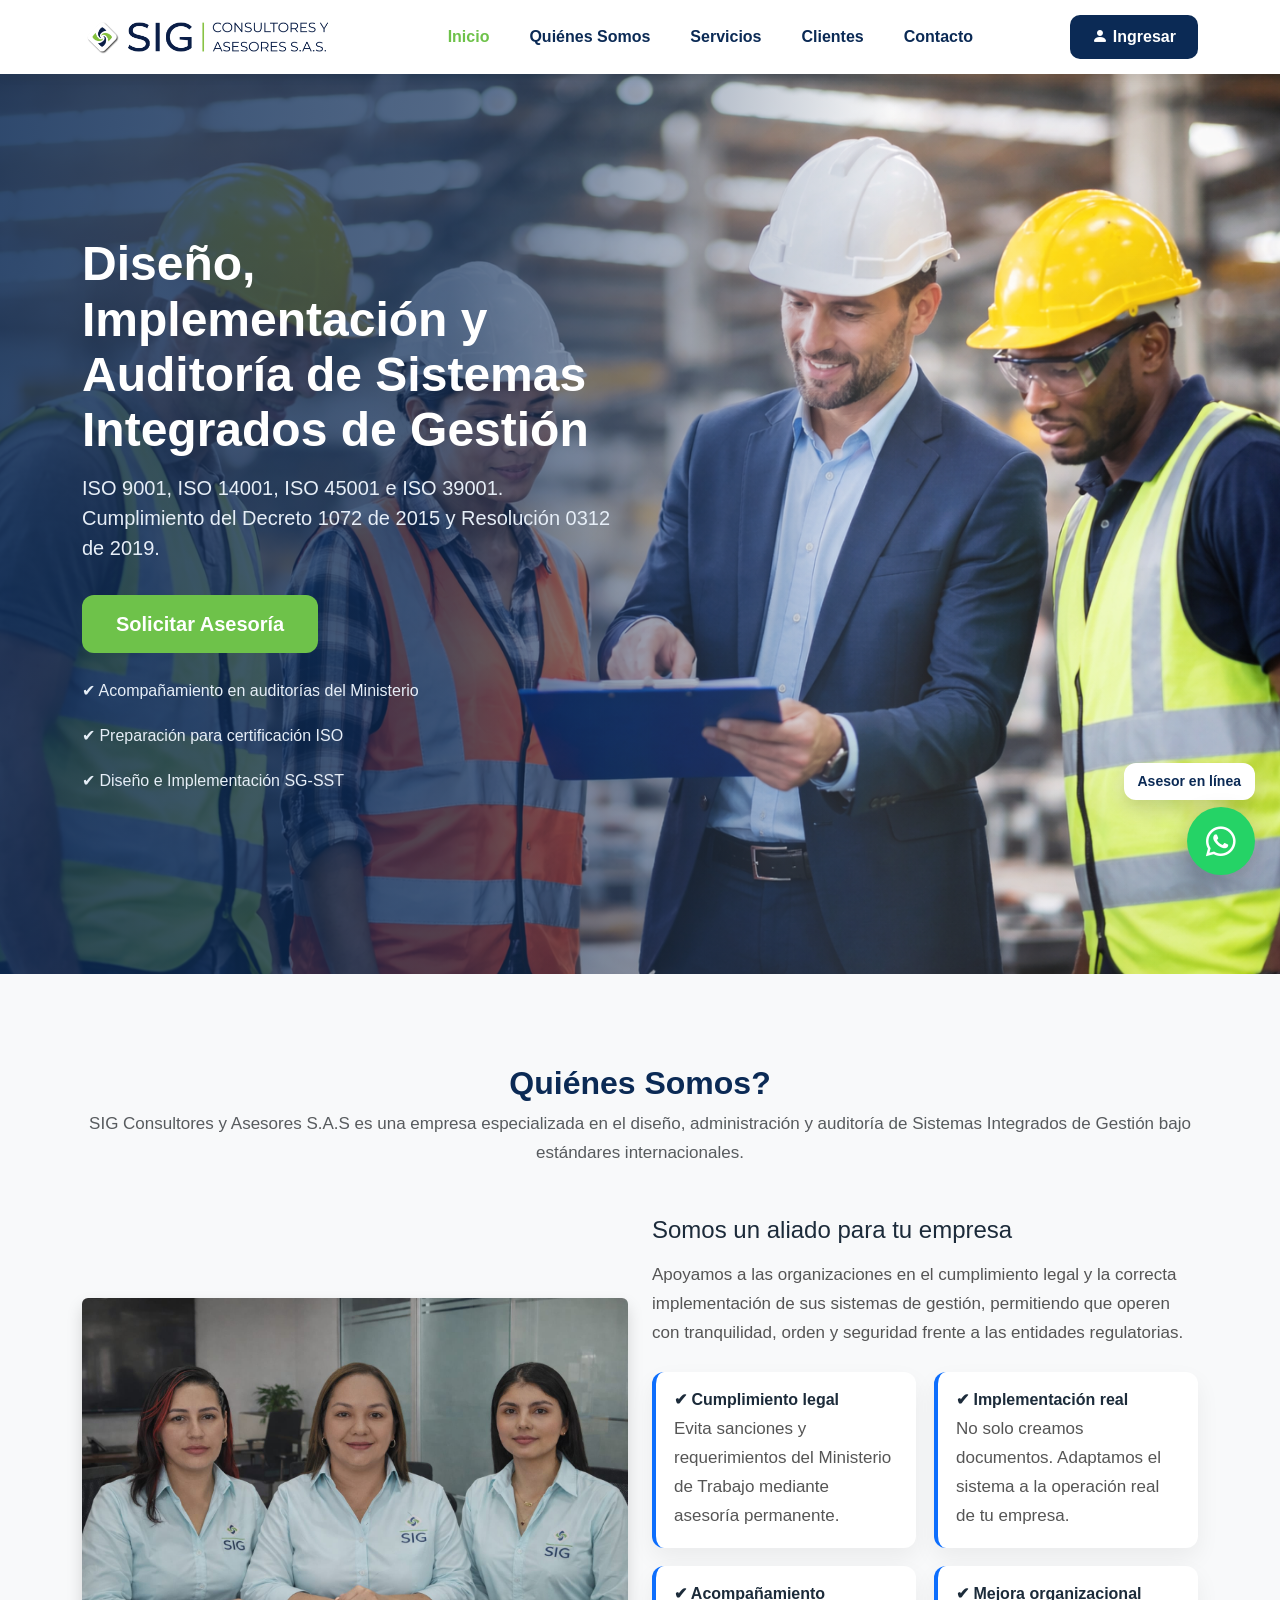
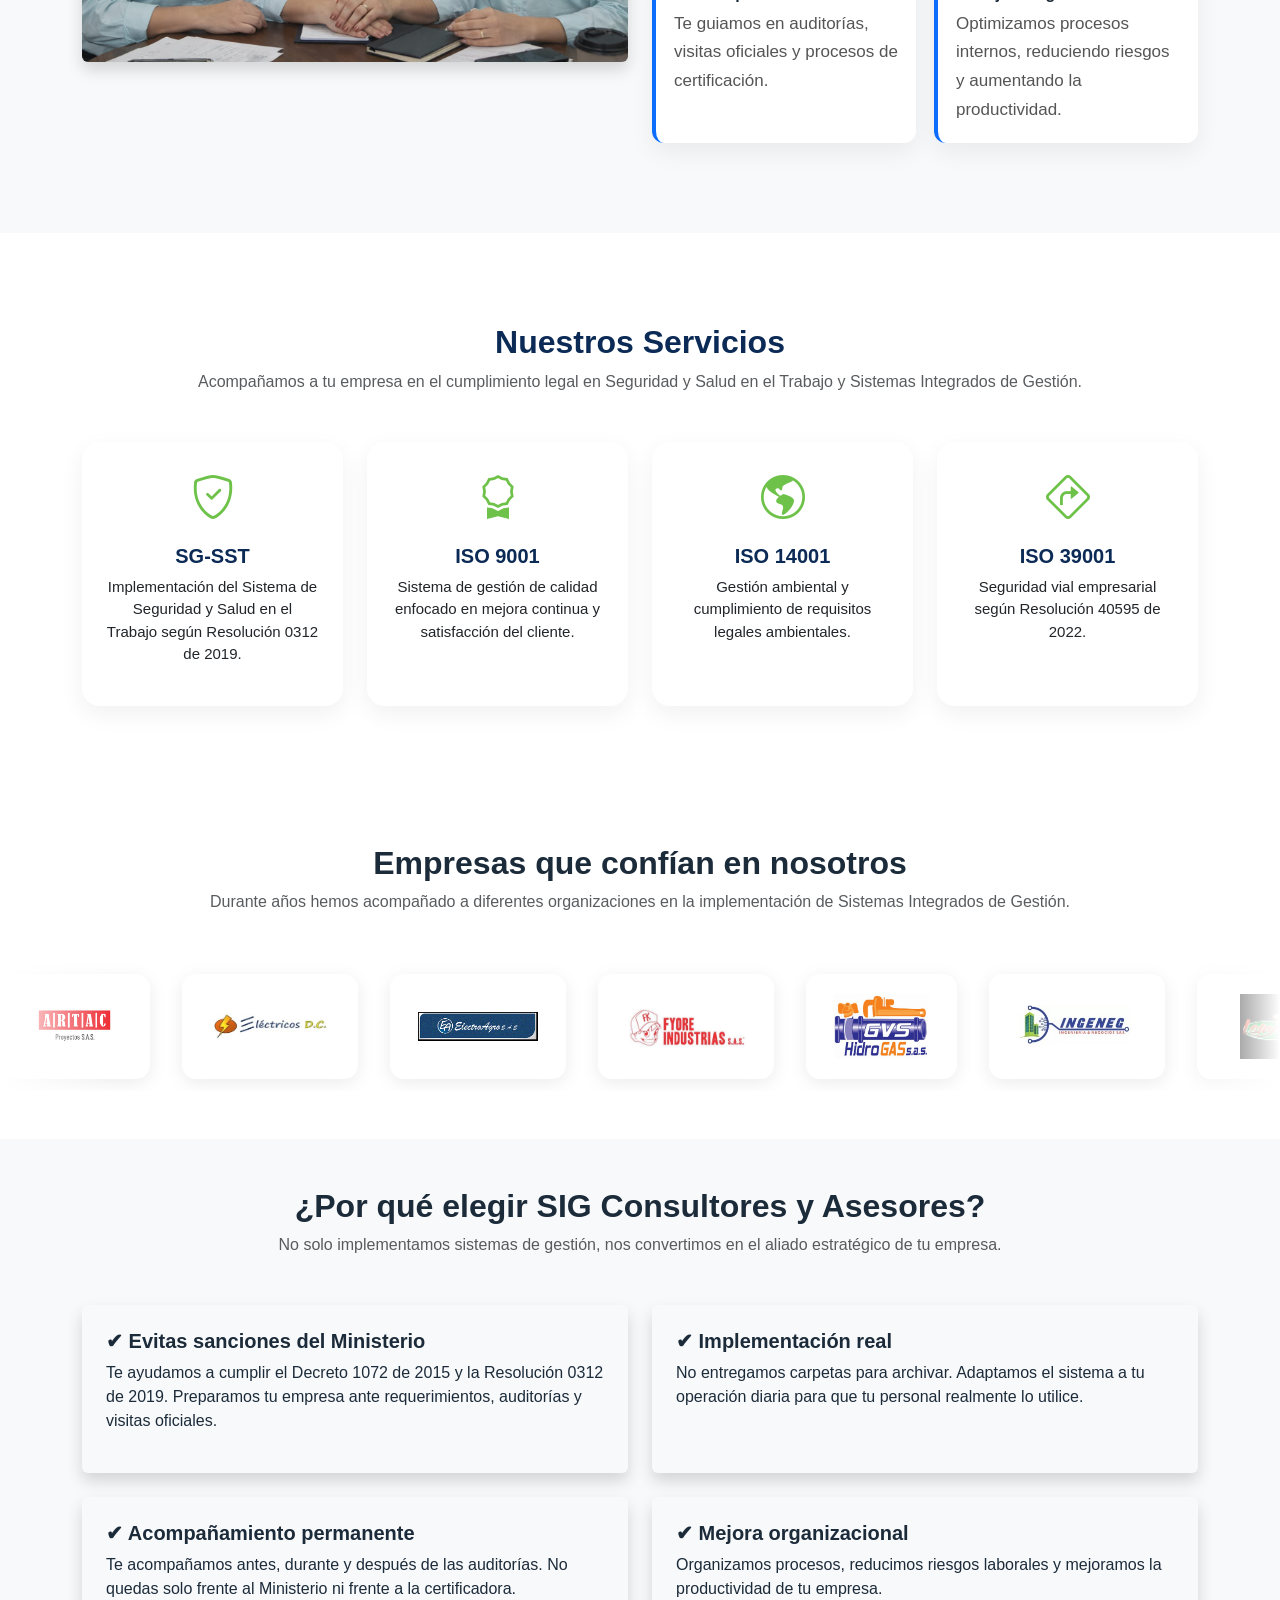
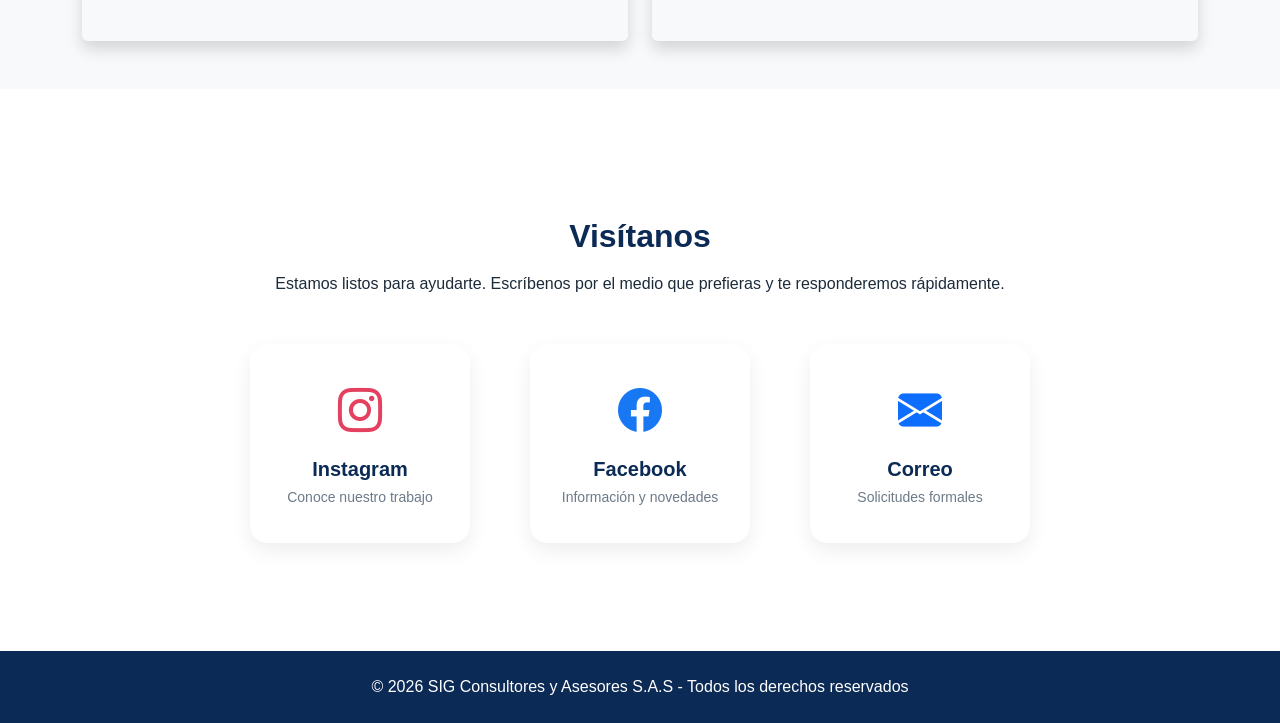
==== commit 7e4ac2d5: "Actualizar sección de clientes con carrusel animado y logos reales - Agrega todos los logos de clien" ====
--- a/index.html
+++ b/index.html
@@ -119,38 +119,28 @@
       </div>
 
       <div class="col-md-6">
-        <p>
-          <h4 class="mb-3">Somos un aliado para tu empresa</h4>
-
-<p class="mb-4">
-Apoyamos a las organizaciones en el cumplimiento legal y la correcta implementación de sus sistemas de gestión, permitiendo que operen con tranquilidad, orden y seguridad frente a las entidades regulatorias.
-</p>
-
-<div class="about-features">
-
-<div class="about-box">
-<h5>✔ Cumplimiento legal</h5>
-<p>Evita sanciones y requerimientos del Ministerio de Trabajo mediante asesoría permanente.</p>
-</div>
-
-<div class="about-box">
-<h5>✔ Implementación real</h5>
-<p>No solo creamos documentos. Adaptamos el sistema a la operación real de tu empresa.</p>
-</div>
-
-<div class="about-box">
-<h5>✔ Acompañamiento</h5>
-<p>Te guiamos en auditorías, visitas oficiales y procesos de certificación.</p>
-</div>
-
-<div class="about-box">
-<h5>✔ Mejora organizacional</h5>
-<p>Optimizamos procesos internos, reduciendo riesgos y aumentando la productividad.</p>
-</div>
-
-</div>
-
+        <h4 class="mb-3">Somos un aliado para tu empresa</h4>
+        <p class="mb-4">
+          Apoyamos a las organizaciones en el cumplimiento legal y la correcta implementación de sus sistemas de gestión, permitiendo que operen con tranquilidad, orden y seguridad frente a las entidades regulatorias.
         </p>
+        <div class="about-features">
+          <div class="about-box">
+            <h5>✔ Cumplimiento legal</h5>
+            <p>Evita sanciones y requerimientos del Ministerio de Trabajo mediante asesoría permanente.</p>
+          </div>
+          <div class="about-box">
+            <h5>✔ Implementación real</h5>
+            <p>No solo creamos documentos. Adaptamos el sistema a la operación real de tu empresa.</p>
+          </div>
+          <div class="about-box">
+            <h5>✔ Acompañamiento</h5>
+            <p>Te guiamos en auditorías, visitas oficiales y procesos de certificación.</p>
+          </div>
+          <div class="about-box">
+            <h5>✔ Mejora organizacional</h5>
+            <p>Optimizamos procesos internos, reduciendo riesgos y aumentando la productividad.</p>
+          </div>
+        </div>
       </div>
     </div>
 
@@ -164,7 +154,7 @@
 
     <div class="text-center mb-5">
       <h2 class="fw-bold">Nuestros Servicios</h2>
-      <p class="subtitulo-seccion">
+      <p class="text-muted">
         Acompañamos a tu empresa en el cumplimiento legal en Seguridad y Salud en el Trabajo y Sistemas Integrados de Gestión.
       </p>
     </div>
@@ -212,7 +202,7 @@
 </section>
 
 <!-- CLIENTES -->
-<section id="clientes" class="py-5">
+<section id="clientes" class="py-5 clientes-section">
   <div class="container">
     <div class="text-center mb-5">
       <h2 class="fw-bold">Empresas que confían en nosotros</h2>
@@ -220,43 +210,33 @@
         Durante años hemos acompañado a diferentes organizaciones en la implementación de Sistemas Integrados de Gestión.
       </p>
     </div>
-
-    <div class="row g-4 justify-content-center">
-      <div class="col-6 col-md-3 text-center">
-        <div class="cliente-box">
-          <img src="img/clientes/cliente1.png" class="img-fluid" alt="Cliente">
-        </div>
-      </div>
-
-      <div class="col-6 col-md-3 text-center">
-        <div class="cliente-box">
-          <img src="img/clientes/cliente2.png" class="img-fluid" alt="Cliente">
-        </div>
-      </div>
-
-      <div class="col-6 col-md-3 text-center">
-        <div class="cliente-box">
-          <img src="img/clientes/cliente3.png" class="img-fluid" alt="Cliente">
-        </div>
-      </div>
-
-      <div class="col-6 col-md-3 text-center">
-        <div class="cliente-box">
-          <img src="img/clientes/cliente4.png" class="img-fluid" alt="Cliente">
-        </div>
-      </div>
-
-      <div class="col-6 col-md-3 text-center">
-        <div class="cliente-box">
-          <img src="img/clientes/cliente5.png" class="img-fluid" alt="Cliente">
-        </div>
-      </div>
-
-      <div class="col-6 col-md-3 text-center">
-        <div class="cliente-box">
-          <img src="img/clientes/cliente6.png" class="img-fluid" alt="Cliente">
-        </div>
-      </div>
+  </div>
+
+  <div class="logos-track-wrapper">
+    <div class="logos-track">
+      <div class="cliente-logo"><img src="img/clientes/ARTAC.jpg" alt="ARTAC"></div>
+      <div class="cliente-logo"><img src="img/clientes/ELECTRICOS DC.jpg" alt="Eléctricos DC"></div>
+      <div class="cliente-logo"><img src="img/clientes/Electroagro.gif" alt="Electroagro"></div>
+      <div class="cliente-logo"><img src="img/clientes/FYORE.jpg" alt="Fyore"></div>
+      <div class="cliente-logo"><img src="img/clientes/GNV.jpg" alt="GNV"></div>
+      <div class="cliente-logo"><img src="img/clientes/INGENEG.jpg" alt="Ingeneg"></div>
+      <div class="cliente-logo"><img src="img/clientes/ISLA PAN.jpg" alt="Isla Pan"></div>
+      <div class="cliente-logo"><img src="img/clientes/Logo Agrotrans.jpg" alt="Agrotrans"></div>
+      <div class="cliente-logo"><img src="img/clientes/Proditexco-05.png" alt="Proditexco"></div>
+      <div class="cliente-logo"><img src="img/clientes/SINAC.png" alt="SINAC"></div>
+      <div class="cliente-logo"><img src="img/clientes/SONIA VEGA.jpg" alt="Sonia Vega"></div>
+      <!-- Duplicado para loop continuo -->
+      <div class="cliente-logo"><img src="img/clientes/ARTAC.jpg" alt="ARTAC"></div>
+      <div class="cliente-logo"><img src="img/clientes/ELECTRICOS DC.jpg" alt="Eléctricos DC"></div>
+      <div class="cliente-logo"><img src="img/clientes/Electroagro.gif" alt="Electroagro"></div>
+      <div class="cliente-logo"><img src="img/clientes/FYORE.jpg" alt="Fyore"></div>
+      <div class="cliente-logo"><img src="img/clientes/GNV.jpg" alt="GNV"></div>
+      <div class="cliente-logo"><img src="img/clientes/INGENEG.jpg" alt="Ingeneg"></div>
+      <div class="cliente-logo"><img src="img/clientes/ISLA PAN.jpg" alt="Isla Pan"></div>
+      <div class="cliente-logo"><img src="img/clientes/Logo Agrotrans.jpg" alt="Agrotrans"></div>
+      <div class="cliente-logo"><img src="img/clientes/Proditexco-05.png" alt="Proditexco"></div>
+      <div class="cliente-logo"><img src="img/clientes/SINAC.png" alt="SINAC"></div>
+      <div class="cliente-logo"><img src="img/clientes/SONIA VEGA.jpg" alt="Sonia Vega"></div>
     </div>
   </div>
 </section>
--- a/css/estilos.css
+++ b/css/estilos.css
@@ -418,29 +418,75 @@
 
 /* ===== CLIENTES ===== */
 
-.cliente-box {
-  background: white;
-  padding: 25px;
+.clientes-section {
+  overflow: hidden;
+}
+
+.logos-track-wrapper {
+  position: relative;
+  overflow: hidden;
+  padding: 12px 0;
+}
+
+.logos-track-wrapper::before,
+.logos-track-wrapper::after {
+  content: "";
+  position: absolute;
+  top: 0;
+  bottom: 0;
+  width: 120px;
+  z-index: 2;
+  pointer-events: none;
+}
+
+.logos-track-wrapper::before {
+  left: 0;
+  background: linear-gradient(to right, #fff 0%, transparent 100%);
+}
+
+.logos-track-wrapper::after {
+  right: 0;
+  background: linear-gradient(to left, #fff 0%, transparent 100%);
+}
+
+.logos-track {
+  display: flex;
+  gap: 32px;
+  width: max-content;
+  animation: logos-scroll 28s linear infinite;
+}
+
+.logos-track:hover {
+  animation-play-state: paused;
+}
+
+@keyframes logos-scroll {
+  0%   { transform: translateX(0); }
+  100% { transform: translateX(-50%); }
+}
+
+.cliente-logo {
+  background: #fff;
   border-radius: 14px;
-  box-shadow: 0 8px 20px rgba(0, 0, 0, 0.08);
-  transition: all 0.3s;
-}
-
-.cliente-box img {
-  max-height: 70px;
-  filter: grayscale(100%);
-  opacity: 0.8;
-  transition: all 0.3s;
-}
-
-.cliente-box:hover {
-  transform: translateY(-6px);
-  box-shadow: 0 15px 35px rgba(0, 0, 0, 0.15);
-}
-
-.cliente-box:hover img {
-  filter: grayscale(0);
-  opacity: 1;
+  box-shadow: 0 4px 18px rgba(0,0,0,0.08);
+  padding: 20px 28px;
+  display: flex;
+  align-items: center;
+  justify-content: center;
+  min-width: 150px;
+  transition: box-shadow 0.3s, transform 0.3s;
+  flex-shrink: 0;
+}
+
+.cliente-logo:hover {
+  box-shadow: 0 10px 30px rgba(0,0,0,0.15);
+  transform: translateY(-4px);
+}
+
+.cliente-logo img {
+  max-height: 65px;
+  max-width: 120px;
+  object-fit: contain;
 }
 .side-content a i {
   margin-right: 8px;
